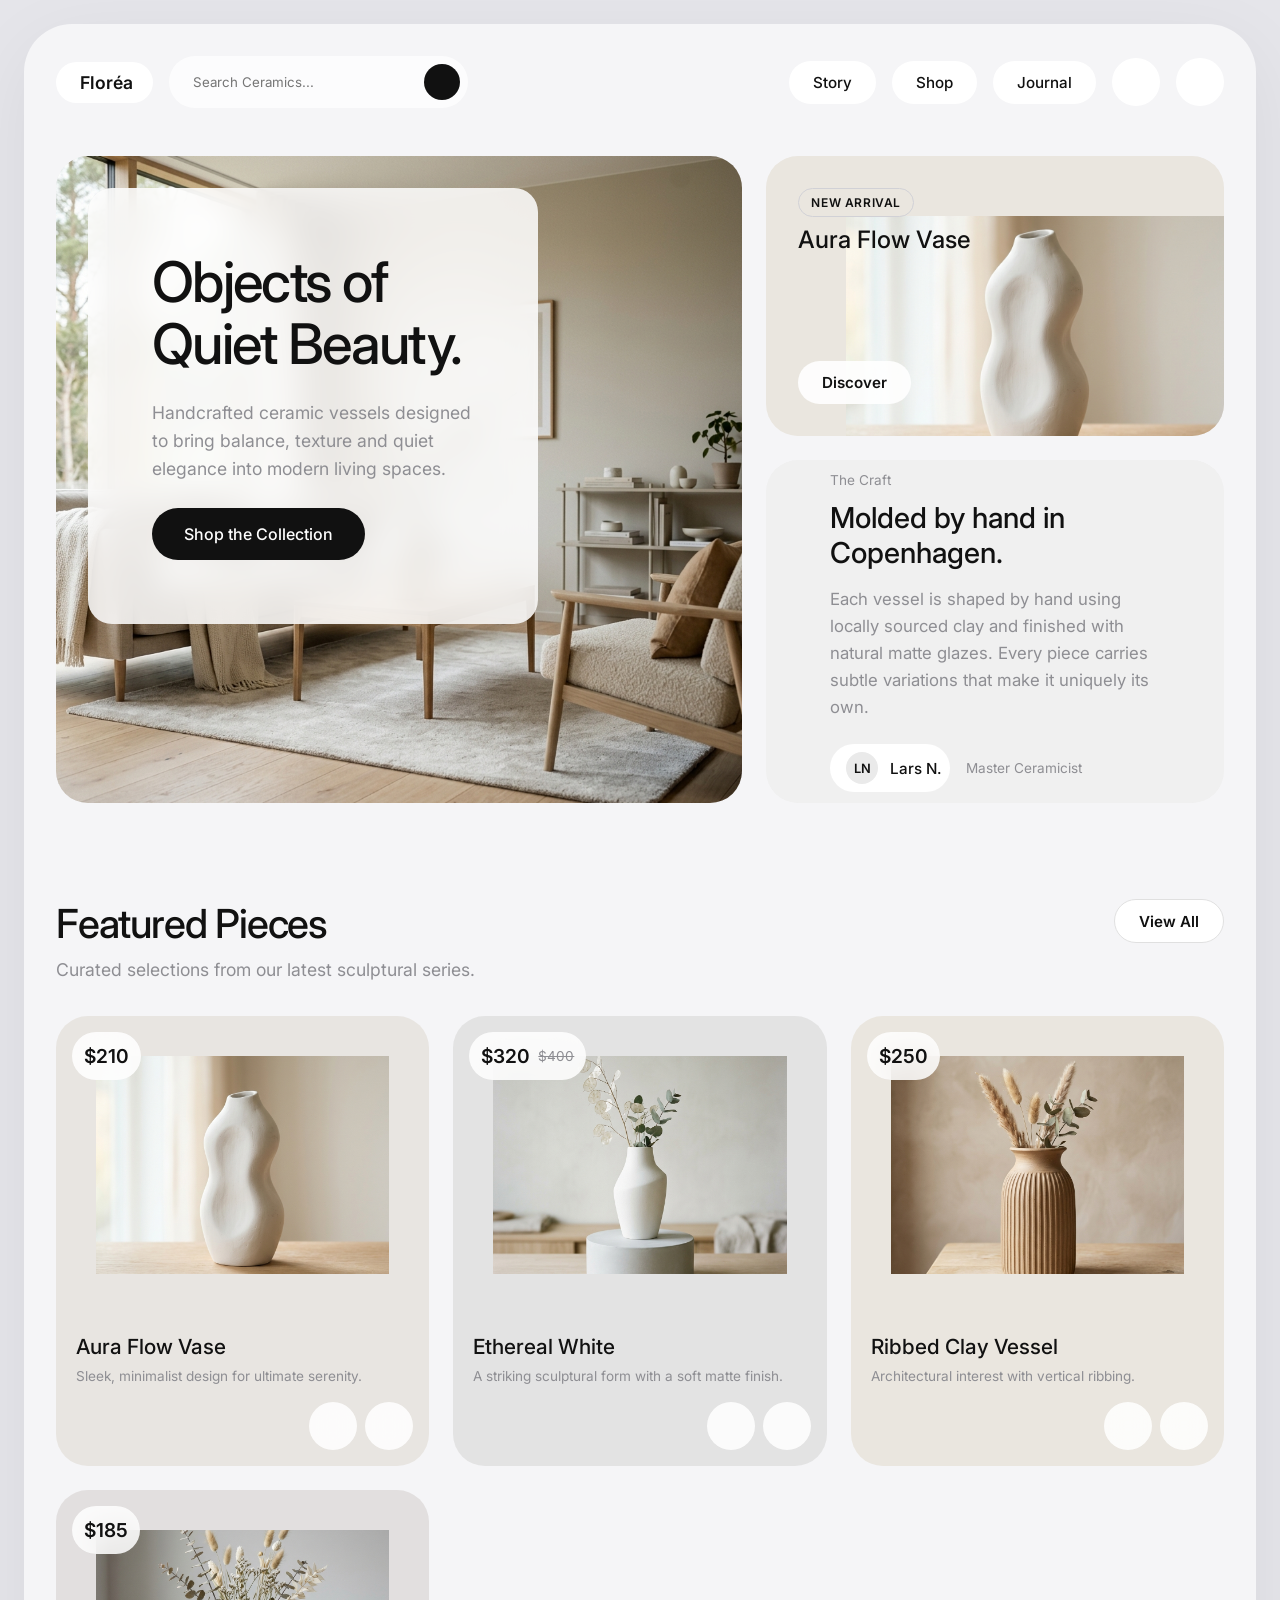
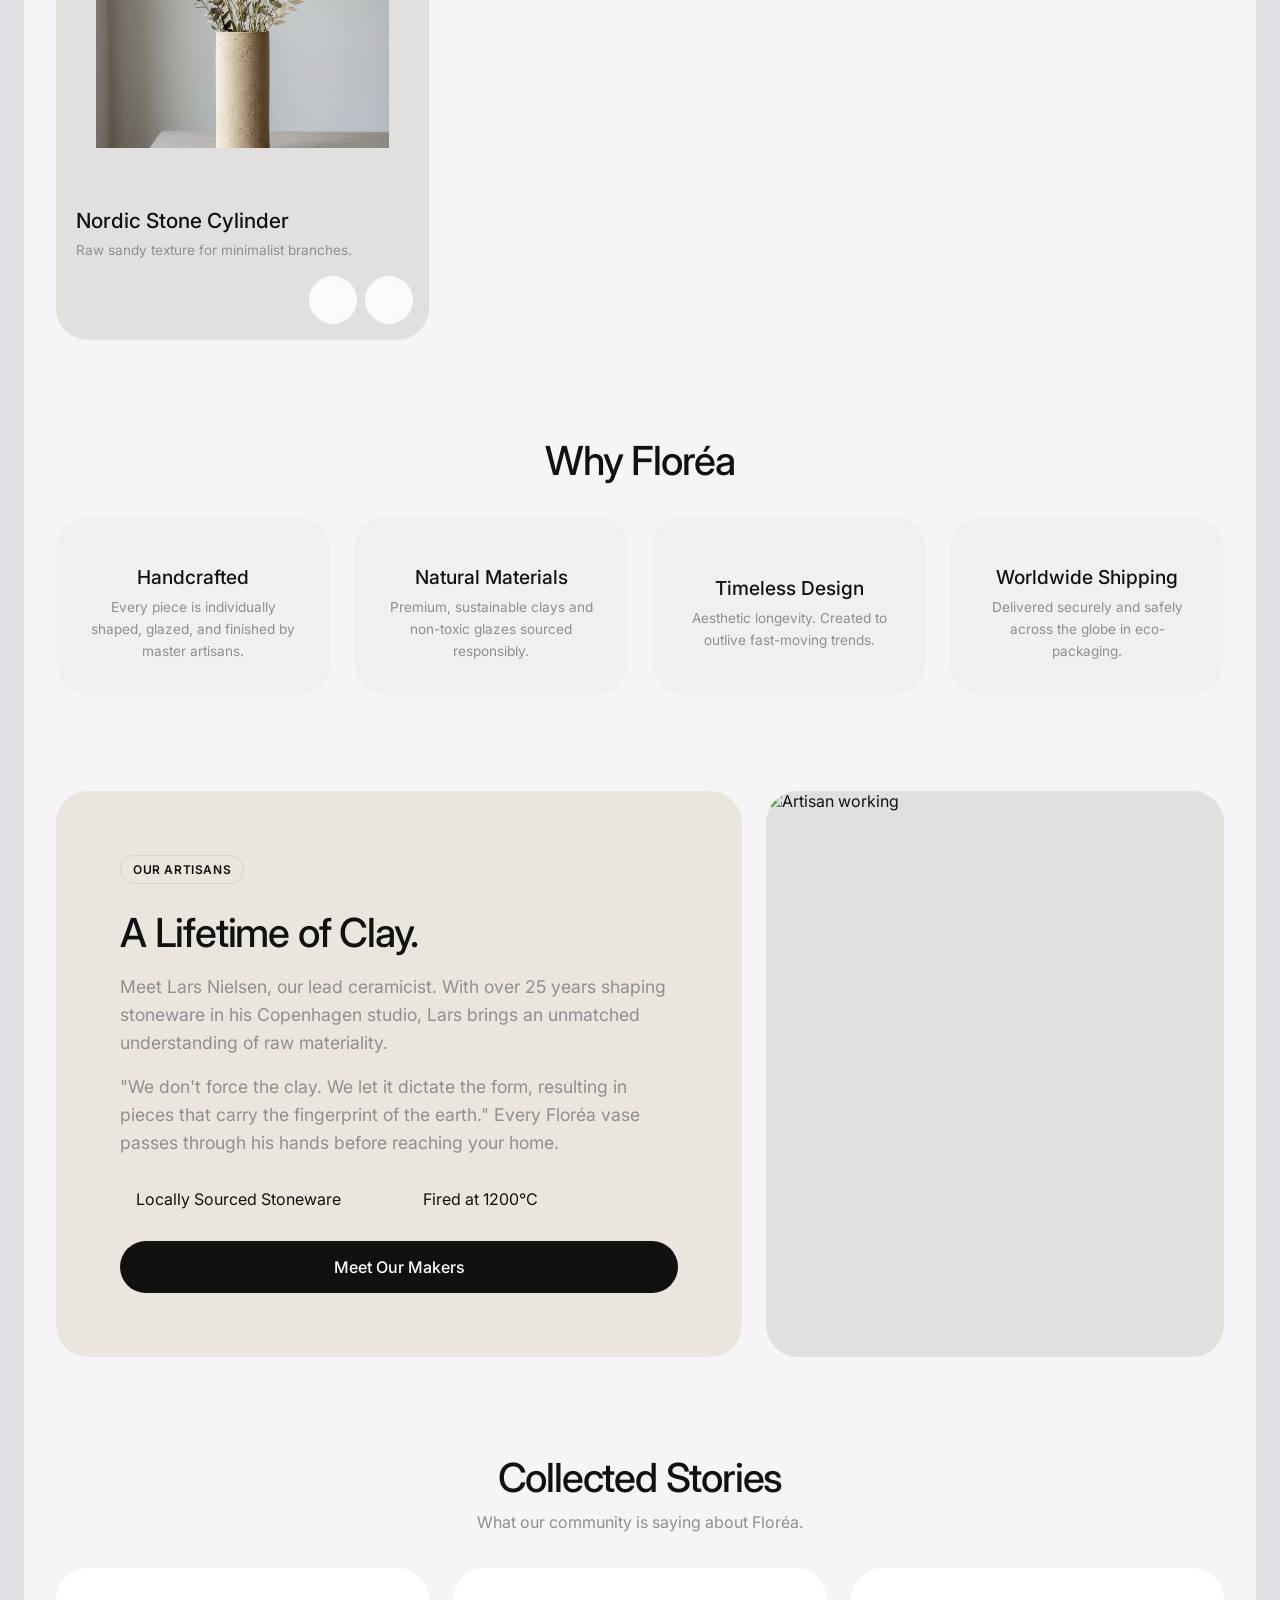
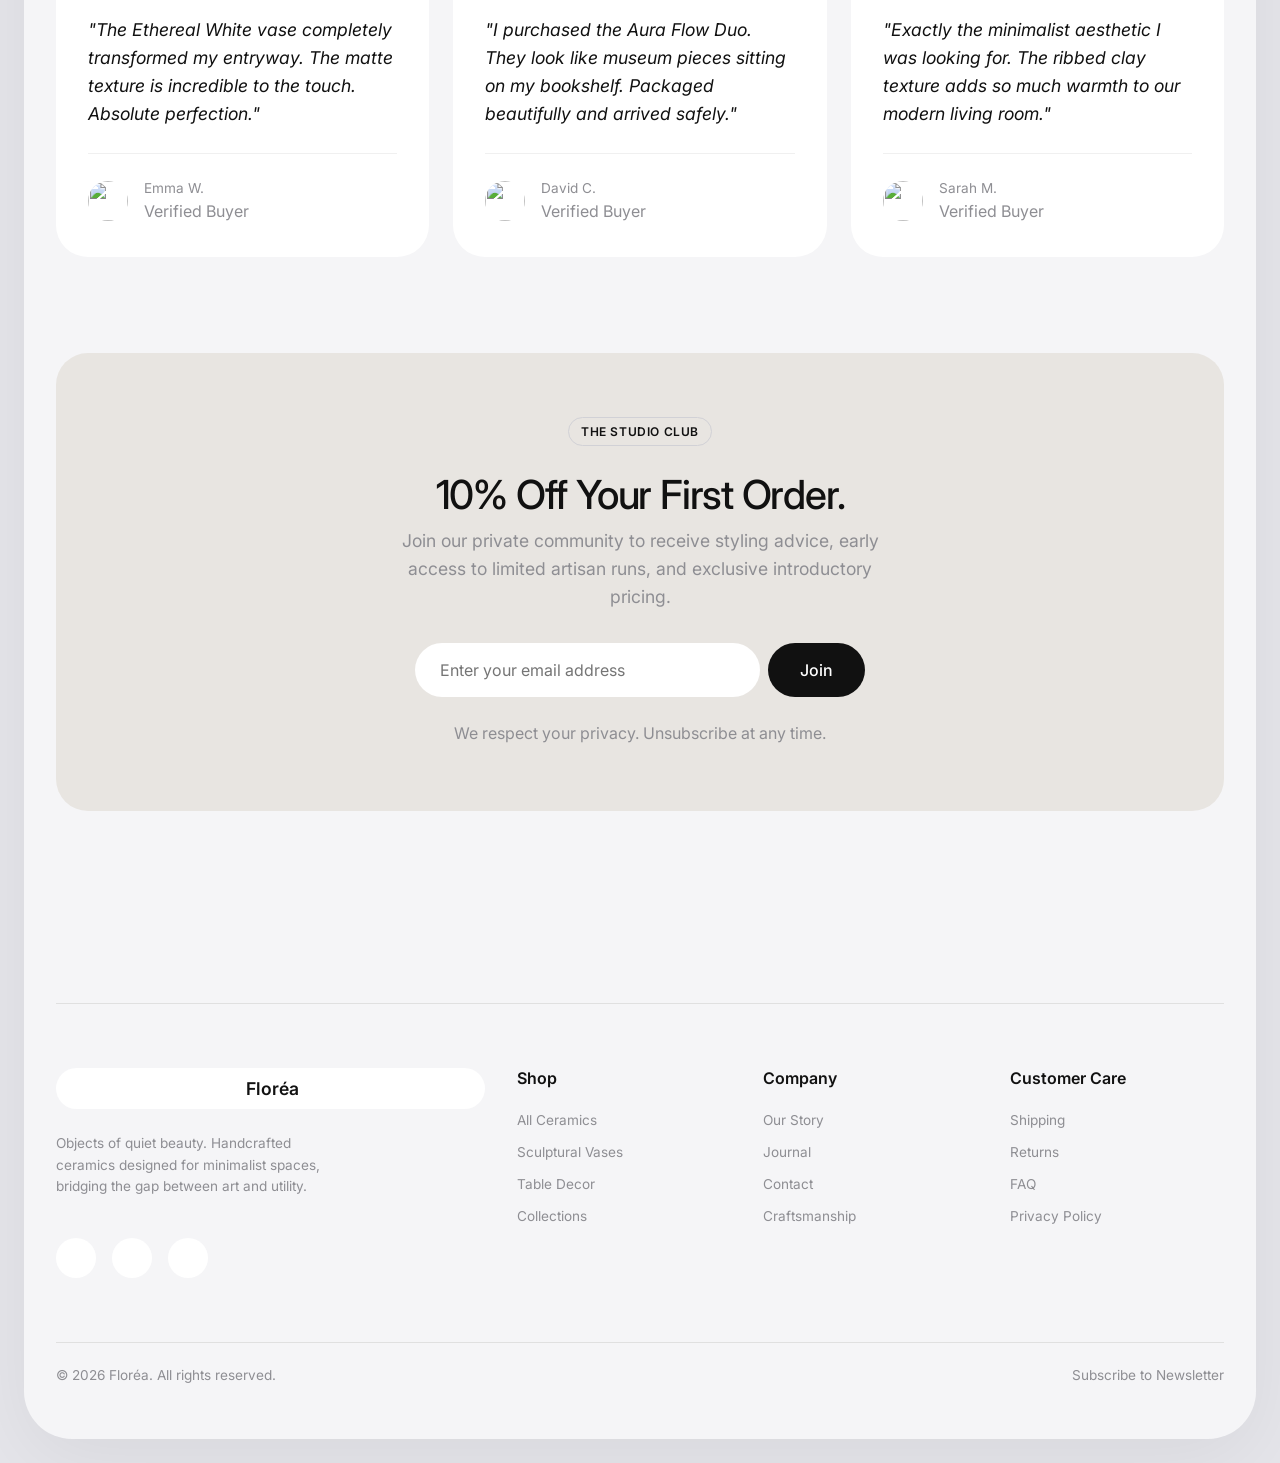
==== index.html @ 6f896f19 "Add files via upload" ====
<!DOCTYPE html>
<html lang="en">
<head>
  <meta charset="UTF-8">
  <meta name="viewport" content="width=device-width, initial-scale=1.0">
  <title>Floréa | Premium Ceramic Vases</title>
  <link rel="stylesheet" href="styles.css">
  <script src="https://unpkg.com/@phosphor-icons/web"></script>
</head>
<body>

  <div class="app-container page-transition">
    
    <div id="header-root"></div>

    <!-- Luxury Hero -->
    <main class="grid mt-sm mb-2xl" style="grid-template-columns: 1.2fr 0.8fr; gap: var(--space-md);">
        <div class="bento-card hover-zoom" style="background: #EBEBEB; min-height: 500px; position: relative;">
            <img src="assets/images/interior_styling_1781843302973.png" style="width: 100%; height: 100%; object-fit: cover; position: absolute; inset:0;">
            <div class="floating-glass-card z-10" style="position: absolute; top: var(--space-lg); left: var(--space-lg); max-width: 450px; padding: var(--space-xl); display: flex; flex-direction: column; align-items: flex-start; gap: var(--space-md);">
                <h1 class="text-main" style="font-size: 3.5rem;">Objects of<br>Quiet Beauty.</h1>
                <p class="text-muted" style="font-size: 1.1rem; line-height: 1.6;">Handcrafted ceramic vessels designed to bring balance, texture and quiet elegance into modern living spaces.</p>
                <a href="shop.html" class="btn-pill-black inline-flex">Shop the Collection</a>
            </div>
        </div>
        
        <div class="flex flex-col gap-md">
            <div class="bento-card flex-1 hover-zoom hover-elevate" style="background: #EAE6DF; position: relative; overflow: hidden; display: flex; flex-direction: column; justify-content: space-between; padding: var(--space-lg);">
                <div class="z-10">
                    <span class="badge outline bg-white">NEW ARRIVAL</span>
                    <h3 class="mt-xs" style="font-size: 1.5rem;">Aura Flow Vase</h3>
                </div>
                <img src="assets/images/vase_product_1_1781843259747.png" style="width: 100%; height: 100%; object-fit: cover; position: absolute; inset:0; padding-top: 60px; padding-left: 80px;">
                <div class="z-10 mt-auto text-right w-full flex justify-end">
                    <a href="product.html?id=prod_2" class="pill-btn bg-white hover-elevate inline-flex" style="background: rgba(255,255,255,0.9); font-weight: 600;">Discover</a>
                </div>
            </div>
            
            <div class="bento-card flex-1" style="background: #F0F0F0; padding: var(--space-xl); display: flex; flex-direction: column; justify-content: center;">
                <p class="text-sm font-semibold uppercase mb-xs text-muted">The Craft</p>
                <h3 class="mb-sm" style="font-size: 1.8rem;">Molded by hand in Copenhagen.</h3>
                <p class="text-muted mb-md" style="font-size: 1.05rem; line-height: 1.6;">Each vessel is shaped by hand using locally sourced clay and finished with natural matte glazes. Every piece carries subtle variations that make it uniquely its own.</p>
                <div class="flex items-center gap-sm">
                    <div class="user-pill bg-white hover-elevate" style="cursor: pointer;">
                        <span style="background: #EAEAEA; width: 32px; height: 32px; border-radius: 50%; display: flex; align-items: center; justify-content: center; font-weight: 600; font-size: 0.8rem;">LN</span>
                        <span>Lars N.</span>
                    </div>
                    <span class="text-sm text-muted">Master Ceramicist</span>
                </div>
            </div>
        </div>
    </main>

    <!-- 1. Featured Pieces (Hardcoded rich content) -->
    <section class="mb-2xl fade-in-section">
        <div class="flex justify-between items-end mb-lg">
            <div>
                <h2 style="font-size: 2.5rem;">Featured Pieces</h2>
                <p class="text-muted mt-xs" style="font-size: 1.1rem;">Curated selections from our latest sculptural series.</p>
            </div>
            <a href="shop.html" class="pill-btn" style="background: #FFF; border: 1px solid #E0E0E0; font-weight: 600; padding: 8px 24px; height: 44px; display: inline-flex; align-items: center; justify-content: center;">View All</a>
        </div>
        
        <div class="grid" style="grid-template-columns: repeat(auto-fill, minmax(280px, 1fr));">
            
            <!-- Aura Flow -->
            <div class="bento-card hover-zoom product-card-anim" style="min-height: 450px; background: #E8E5E1; display: flex; flex-direction: column;">
                <div class="floating-glass-card top-left" style="top: 16px; left: 16px; min-width: auto; padding: 12px; z-index: 10;">
                    <span class="price" style="font-size: 1.2rem;">$210</span>
                </div>
                <a href="product.html?id=prod_2" style="flex: 1; position: relative; display: block;">
                    <img src="assets/images/vase_product_1_1781843259747.png" style="width: 100%; height: 100%; object-fit: cover; position: absolute; inset: 0; padding: 40px;">
                </a>
                <div class="z-10" style="padding: 20px; padding-bottom: 80px; pointer-events: none;">
                    <h3 style="font-size: 1.3rem;">Aura Flow Vase</h3>
                    <p class="text-sm text-muted mt-xs" style="line-height: 1.4;">Sleek, minimalist design for ultimate serenity.</p>
                </div>
                <div class="floating-actions bottom-right z-10" style="bottom: 16px; right: 16px;">
                    <button class="icon-btn-glass btn-wishlist" data-id="prod_2"><i class="ph ph-heart"></i></button>
                    <button class="icon-btn-glass btn-add-cart" data-id="prod_2"><i class="ph-fill ph-shopping-bag"></i></button>
                </div>
            </div>

            <!-- Ethereal White -->
            <div class="bento-card hover-zoom product-card-anim" style="min-height: 450px; background: #E3E3E3; display: flex; flex-direction: column;">
                <div class="floating-glass-card top-left" style="top: 16px; left: 16px; min-width: auto; padding: 12px; z-index: 10;">
                    <div class="flex items-center gap-xs">
                        <span class="price" style="font-size: 1.2rem;">$320</span>
                        <span class="text-muted text-sm ml-xs" style="text-decoration: line-through;">$400</span>
                    </div>
                </div>
                <a href="product.html?id=prod_1" style="flex: 1; position: relative; display: block;">
                    <img src="assets/images/hero_vase_1781843237863.png" style="width: 100%; height: 100%; object-fit: cover; position: absolute; inset: 0; padding: 40px;">
                </a>
                <div class="z-10" style="padding: 20px; padding-bottom: 80px; pointer-events: none;">
                    <h3 style="font-size: 1.3rem;">Ethereal White</h3>
                    <p class="text-sm text-muted mt-xs" style="line-height: 1.4;">A striking sculptural form with a soft matte finish.</p>
                </div>
                <div class="floating-actions bottom-right z-10" style="bottom: 16px; right: 16px;">
                    <button class="icon-btn-glass btn-wishlist" data-id="prod_1"><i class="ph ph-heart"></i></button>
                    <button class="icon-btn-glass btn-add-cart" data-id="prod_1"><i class="ph-fill ph-shopping-bag"></i></button>
                </div>
            </div>

            <!-- Ribbed Clay Vessel -->
            <div class="bento-card hover-zoom product-card-anim" style="min-height: 450px; background: #EAE6DF; display: flex; flex-direction: column;">
                <div class="floating-glass-card top-left" style="top: 16px; left: 16px; min-width: auto; padding: 12px; z-index: 10;">
                    <span class="price" style="font-size: 1.2rem;">$250</span>
                </div>
                <a href="product.html?id=prod_4" style="flex: 1; position: relative; display: block;">
                    <img src="assets/images/vase_product_3_1781843290145.png" style="width: 100%; height: 100%; object-fit: cover; position: absolute; inset: 0; padding: 40px;">
                </a>
                <div class="z-10" style="padding: 20px; padding-bottom: 80px; pointer-events: none;">
                    <h3 style="font-size: 1.3rem;">Ribbed Clay Vessel</h3>
                    <p class="text-sm text-muted mt-xs" style="line-height: 1.4;">Architectural interest with vertical ribbing.</p>
                </div>
                <div class="floating-actions bottom-right z-10" style="bottom: 16px; right: 16px;">
                    <button class="icon-btn-glass btn-wishlist" data-id="prod_4"><i class="ph ph-heart"></i></button>
                    <button class="icon-btn-glass btn-add-cart" data-id="prod_4"><i class="ph-fill ph-shopping-bag"></i></button>
                </div>
            </div>

            <!-- Nordic Stone Collection -->
            <div class="bento-card hover-zoom product-card-anim" style="min-height: 450px; background: #E2DFDF; display: flex; flex-direction: column;">
                <div class="floating-glass-card top-left" style="top: 16px; left: 16px; min-width: auto; padding: 12px; z-index: 10;">
                    <span class="price" style="font-size: 1.2rem;">$185</span>
                </div>
                <a href="product.html?id=prod_3" style="flex: 1; position: relative; display: block;">
                    <img src="assets/images/vase_product_2_1781843273686.png" style="width: 100%; height: 100%; object-fit: cover; position: absolute; inset: 0; padding: 40px;">
                </a>
                <div class="z-10" style="padding: 20px; padding-bottom: 80px; pointer-events: none;">
                    <h3 style="font-size: 1.3rem;">Nordic Stone Cylinder</h3>
                    <p class="text-sm text-muted mt-xs" style="line-height: 1.4;">Raw sandy texture for minimalist branches.</p>
                </div>
                <div class="floating-actions bottom-right z-10" style="bottom: 16px; right: 16px;">
                    <button class="icon-btn-glass btn-wishlist" data-id="prod_3"><i class="ph ph-heart"></i></button>
                    <button class="icon-btn-glass btn-add-cart" data-id="prod_3"><i class="ph-fill ph-shopping-bag"></i></button>
                </div>
            </div>

        </div>
    </section>

    <!-- 5. Why Floréa -->
    <section class="mb-2xl fade-in-section">
        <h2 class="text-center mb-lg">Why Floréa</h2>
        <div class="grid" style="grid-template-columns: repeat(auto-fit, minmax(250px, 1fr));">
            <div class="bento-card p-lg text-center hover-elevate flex flex-col items-center justify-center" style="background: #F0F0F0;">
                <i class="ph ph-hand-palm text-muted mb-sm" style="font-size: 40px;"></i>
                <h3 class="mb-xs" style="font-size: 1.2rem;">Handcrafted</h3>
                <p class="text-sm text-muted">Every piece is individually shaped, glazed, and finished by master artisans.</p>
            </div>
            <div class="bento-card p-lg text-center hover-elevate flex flex-col items-center justify-center" style="background: #F0F0F0;">
                <i class="ph ph-leaf text-muted mb-sm" style="font-size: 40px;"></i>
                <h3 class="mb-xs" style="font-size: 1.2rem;">Natural Materials</h3>
                <p class="text-sm text-muted">Premium, sustainable clays and non-toxic glazes sourced responsibly.</p>
            </div>
            <div class="bento-card p-lg text-center hover-elevate flex flex-col items-center justify-center" style="background: #F0F0F0;">
                <i class="ph ph-hourglass-high text-muted mb-sm" style="font-size: 40px;"></i>
                <h3 class="mb-xs" style="font-size: 1.2rem;">Timeless Design</h3>
                <p class="text-sm text-muted">Aesthetic longevity. Created to outlive fast-moving trends.</p>
            </div>
            <div class="bento-card p-lg text-center hover-elevate flex flex-col items-center justify-center" style="background: #F0F0F0;">
                <i class="ph ph-globe-hemisphere-west text-muted mb-sm" style="font-size: 40px;"></i>
                <h3 class="mb-xs" style="font-size: 1.2rem;">Worldwide Shipping</h3>
                <p class="text-sm text-muted">Delivered securely and safely across the globe in eco-packaging.</p>
            </div>
        </div>
    </section>

    <!-- 2. Craftsman Section Expanded -->
    <section class="grid mb-2xl fade-in-section" style="grid-template-columns: 1.2fr 0.8fr; gap: var(--space-md);">
        <div class="bento-card p-xl flex flex-col justify-center" style="background: #EAE6DF;">
            <span class="badge outline bg-white mb-md" style="width: fit-content;">OUR ARTISANS</span>
            <h2 class="mb-sm">A Lifetime of Clay.</h2>
            <p class="text-muted" style="font-size: 1.1rem; line-height: 1.6;">
                Meet Lars Nielsen, our lead ceramicist. With over 25 years shaping stoneware in his Copenhagen studio, Lars brings an unmatched understanding of raw materiality. 
            </p>
            <p class="text-muted mt-sm mb-lg" style="font-size: 1.1rem; line-height: 1.6;">
                "We don't force the clay. We let it dictate the form, resulting in pieces that carry the fingerprint of the earth." Every Floréa vase passes through his hands before reaching your home.
            </p>
            <div class="grid mb-lg" style="grid-template-columns: 1fr 1fr; gap: var(--space-sm);">
                <div class="flex items-center gap-sm"><i class="ph ph-drop text-main text-xl"></i> <span>Locally Sourced Stoneware</span></div>
                <div class="flex items-center gap-sm"><i class="ph ph-fire text-main text-xl"></i> <span>Fired at 1200°C</span></div>
            </div>
            <a href="about.html" class="btn-pill-black w-fit">Meet Our Makers</a>
        </div>
        <div class="bento-card hover-zoom" style="background: #E2DFDF; min-height: 500px; position: relative;">
            <img src="https://images.unsplash.com/photo-1610701596007-11502861dcfa?q=80&w=1000&auto=format&fit=crop" style="width: 100%; height: 100%; object-fit: cover; position: absolute; inset: 0;" alt="Artisan working">
        </div>
    </section>

    <!-- 6. Collected Stories (Testimonials) -->
    <section class="mb-2xl fade-in-section">
        <div class="text-center mb-lg">
            <h2>Collected Stories</h2>
            <p class="text-muted mt-xs">What our community is saying about Floréa.</p>
        </div>
        <div class="grid" style="grid-template-columns: repeat(auto-fit, minmax(300px, 1fr));">
            
            <div class="bento-card p-lg flex flex-col justify-between hover-elevate" style="background: #FFF;">
                <div>
                    <div class="flex gap-xs text-yellow mb-sm">
                        <i class="ph-fill ph-star"></i><i class="ph-fill ph-star"></i><i class="ph-fill ph-star"></i><i class="ph-fill ph-star"></i><i class="ph-fill ph-star"></i>
                    </div>
                    <p class="text-main" style="font-size: 1.1rem; font-style: italic;">"The Ethereal White vase completely transformed my entryway. The matte texture is incredible to the touch. Absolute perfection."</p>
                </div>
                <div class="flex items-center gap-sm mt-md pt-md" style="border-top: 1px solid #F0F0F0;">
                    <img src="https://ui-avatars.com/api/?name=Emma+W&background=random" style="width: 40px; height: 40px; border-radius: 50%;">
                    <div>
                        <p class="font-semibold text-sm">Emma W.</p>
                        <p class="text-xs text-muted">Verified Buyer</p>
                    </div>
                </div>
            </div>

            <div class="bento-card p-lg flex flex-col justify-between hover-elevate" style="background: #FFF;">
                <div>
                    <div class="flex gap-xs text-yellow mb-sm">
                        <i class="ph-fill ph-star"></i><i class="ph-fill ph-star"></i><i class="ph-fill ph-star"></i><i class="ph-fill ph-star"></i><i class="ph-fill ph-star"></i>
                    </div>
                    <p class="text-main" style="font-size: 1.1rem; font-style: italic;">"I purchased the Aura Flow Duo. They look like museum pieces sitting on my bookshelf. Packaged beautifully and arrived safely."</p>
                </div>
                <div class="flex items-center gap-sm mt-md pt-md" style="border-top: 1px solid #F0F0F0;">
                    <img src="https://ui-avatars.com/api/?name=David+C&background=random" style="width: 40px; height: 40px; border-radius: 50%;">
                    <div>
                        <p class="font-semibold text-sm">David C.</p>
                        <p class="text-xs text-muted">Verified Buyer</p>
                    </div>
                </div>
            </div>

            <div class="bento-card p-lg flex flex-col justify-between hover-elevate" style="background: #FFF;">
                <div>
                    <div class="flex gap-xs text-yellow mb-sm">
                        <i class="ph-fill ph-star"></i><i class="ph-fill ph-star"></i><i class="ph-fill ph-star"></i><i class="ph-fill ph-star"></i><i class="ph-fill ph-star"></i>
                    </div>
                    <p class="text-main" style="font-size: 1.1rem; font-style: italic;">"Exactly the minimalist aesthetic I was looking for. The ribbed clay texture adds so much warmth to our modern living room."</p>
                </div>
                <div class="flex items-center gap-sm mt-md pt-md" style="border-top: 1px solid #F0F0F0;">
                    <img src="https://ui-avatars.com/api/?name=Sarah+M&background=random" style="width: 40px; height: 40px; border-radius: 50%;">
                    <div>
                        <p class="font-semibold text-sm">Sarah M.</p>
                        <p class="text-xs text-muted">Verified Buyer</p>
                    </div>
                </div>
            </div>

        </div>
    </section>

    <!-- 7. Improved Newsletter -->
    <section class="bento-card mb-2xl flex flex-col items-center justify-center fade-in-section" style="background: #E8E5E1; padding: var(--space-xl) var(--space-md); text-align: center;">
        <span class="badge outline bg-white mb-md">THE STUDIO CLUB</span>
        <h2 style="font-size: 2.5rem; margin-bottom: 8px;">10% Off Your First Order.</h2>
        <p class="text-muted mb-lg" style="max-width: 500px; font-size: 1.1rem;">
            Join our private community to receive styling advice, early access to limited artisan runs, and exclusive introductory pricing.
        </p>
        
        <form class="flex flex-col gap-sm w-full" style="max-width: 450px;" onsubmit="event.preventDefault(); window.components.showToast('Welcome to the Studio Club! Check your email.', 'success'); this.innerHTML = '<div class=\'p-md bg-white rounded-pill\' style=\'border-radius: 99px; font-weight: 500;\'>Thank you for joining!</div>';">
            <div class="flex gap-xs">
                <input type="email" placeholder="Enter your email address" class="input-pill flex-1" style="background: #FFF;" required>
                <button type="submit" class="btn-pill-black" style="padding: 0 32px;">Join</button>
            </div>
            <p class="text-xs text-muted mt-xs">We respect your privacy. Unsubscribe at any time.</p>
        </form>
    </section>

    <div id="footer-root"></div>

  </div>

  <script src="js/store.js"></script>
  <script src="js/components.js"></script>
</body>
</html>
---- styles.css ----
@import url('https://fonts.googleapis.com/css2?family=Inter:wght@400;500;600&display=swap');

:root {
  --bg-outer: #E5E5EA; /* Subtly darker to contrast the main container */
  --bg-app: #F5F5F7;
  --bg-card: #FFFFFF;
  --text-main: #111111;
  --text-muted: #8E8E93;
  --accent-red: #FF3B30;
  
  --radius-app: 48px;
  --radius-card: 32px;
  --radius-card-sm: 24px;
  --radius-pill: 9999px;
  
  --space-xs: 8px;
  --space-sm: 16px;
  --space-md: 24px;
  --space-lg: 32px;
  --space-xl: 64px;
  --space-2xl: 96px;
  
  --font-family: 'Inter', sans-serif;
  --transition: all 0.4s cubic-bezier(0.16, 1, 0.3, 1);
}

* {
  margin: 0;
  padding: 0;
  box-sizing: border-box;
}

body {
  background-color: var(--bg-outer);
  font-family: var(--font-family);
  color: var(--text-main);
  min-height: 100vh;
  /* Removed fixed display flex center. Let it scroll naturally */
  padding: var(--space-md);
}

/* Fluid App Container */
.app-container {
  background-color: var(--bg-app);
  width: 100%;
  max-width: 1440px;
  margin: 0 auto;
  border-radius: var(--radius-app);
  padding: var(--space-lg);
  box-shadow: 0 20px 80px rgba(0,0,0,0.06);
  min-height: calc(100vh - (var(--space-md) * 2));
  display: flex;
  flex-direction: column;
}

/* Page Transition Wrapper */
.page-transition {
  animation: fadeIn 0.6s cubic-bezier(0.16, 1, 0.3, 1) forwards;
}

@keyframes fadeIn {
  from { opacity: 0; transform: translateY(10px); }
  to { opacity: 1; transform: translateY(0); }
}

/* Typography */
h1 { font-size: 3.5rem; font-weight: 500; letter-spacing: -0.03em; line-height: 1.1; }
h2 { font-size: 2.5rem; font-weight: 500; letter-spacing: -0.03em; }
h3 { font-size: 1.5rem; font-weight: 500; }
h4 { font-size: 1.25rem; font-weight: 600; }
p { color: var(--text-muted); font-size: 1rem; line-height: 1.6; }

/* Utilities */
.flex { display: flex; }
.flex-col { flex-direction: column; }
.flex-1 { flex: 1; }
.items-center { align-items: center; }
.justify-between { justify-content: space-between; }
.justify-center { justify-content: center; }
.gap-xs { gap: var(--space-xs); }
.gap-sm { gap: var(--space-sm); }
.gap-md { gap: var(--space-md); }
.gap-lg { gap: var(--space-lg); }

.mt-xs { margin-top: var(--space-xs); }
.mt-sm { margin-top: var(--space-sm); }
.mt-md { margin-top: var(--space-md); }
.mt-lg { margin-top: var(--space-lg); }
.mt-xl { margin-top: var(--space-xl); }
.mt-2xl { margin-top: var(--space-2xl); }
.mb-xs { margin-bottom: var(--space-xs); }
.mb-sm { margin-bottom: var(--space-sm); }
.mb-md { margin-bottom: var(--space-md); }
.mb-lg { margin-bottom: var(--space-lg); }

.pt-sm { padding-top: var(--space-sm); }
.pt-md { padding-top: var(--space-md); }
.pt-lg { padding-top: var(--space-lg); }
.pt-xl { padding-top: var(--space-xl); }

.w-full { width: 100%; }
.text-red { color: var(--accent-red); }
.text-yellow { color: #FFB020; }
.text-white { color: #FFF; }
.text-main { color: var(--text-main); }
.text-muted { color: var(--text-muted); }
.text-sm { font-size: 0.85rem; }
.text-center { text-align: center; }

.relative { position: relative; }
.absolute-top { position: absolute; top: var(--space-lg); left: var(--space-lg); z-index: 10; }
.z-10 { z-index: 10; }
.hidden { display: none !important; }

/* Buttons & Pills */
button, a {
  all: unset;
  box-sizing: border-box;
  cursor: pointer;
  transition: var(--transition);
}

.pill-btn, .logo-pill, .search-pill, .user-pill, .icon-pill, .floating-tag {
  background: var(--bg-card);
  border-radius: var(--radius-pill);
  display: inline-flex;
  align-items: center;
  justify-content: center;
  font-size: 0.95rem;
  font-weight: 500;
}

.pill-btn {
  padding: 12px 24px;
  gap: 8px;
}
.pill-btn:hover {
  background: #EAEAEA;
}
.pill-btn.active {
  background: var(--text-main);
  color: #FFF;
}

.icon-pill {
  width: 48px;
  height: 48px;
}
.icon-pill:hover { background: #EAEAEA; }

.icon-btn-transparent-small {
  display: inline-flex;
  align-items: center;
  justify-content: center;
  border: none;
  background: transparent;
  cursor: pointer;
  transition: var(--transition);
}
.icon-btn-transparent-small:hover {
  background: rgba(0,0,0,0.05) !important;
}

.logo-pill {
  padding: 10px 20px 10px 14px;
  gap: 10px;
  font-weight: 600;
  font-size: 1.1rem;
}

.search-pill {
  padding: 8px 8px 8px 24px;
  gap: 16px;
  background: rgba(255,255,255,0.7);
}

.user-pill {
  padding: 8px 8px 8px 16px;
  gap: 12px;
}
.user-pill img {
  width: 32px;
  height: 32px;
  border-radius: 50%;
}

.icon-btn-black, .btn-pill-black {
  background: var(--text-main);
  color: #FFF;
  border-radius: var(--radius-pill);
}
.icon-btn-black {
  width: 36px;
  height: 36px;
  display: inline-flex;
  align-items: center;
  justify-content: center;
}
.btn-pill-black {
  padding: 16px 32px;
  text-align: center;
  font-weight: 500;
  font-size: 1rem;
}
.btn-pill-black:hover {
  background: #333;
  transform: translateY(-2px);
  box-shadow: 0 10px 20px rgba(0,0,0,0.1);
}

/* Nav */
.top-nav {
  display: flex;
  justify-content: space-between;
  align-items: center;
  margin-bottom: var(--space-lg);
  position: sticky;
  top: var(--space-lg);
  z-index: 100;
}
.nav-left, .nav-right {
  display: flex;
  gap: var(--space-sm);
  align-items: center;
}

/* Badges */
.badge-count {
  position: absolute;
  top: -4px;
  right: -4px;
  background: var(--accent-red);
  color: #FFF;
  font-size: 0.7rem;
  font-weight: 600;
  width: 20px;
  height: 20px;
  border-radius: 50%;
  display: flex;
  align-items: center;
  justify-content: center;
  border: 2px solid var(--bg-app);
}

.badge {
  font-size: 0.75rem;
  font-weight: 600;
  letter-spacing: 0.05em;
  padding: 6px 12px;
  border-radius: var(--radius-pill);
  background: #E5E5EA;
  display: inline-block;
  text-transform: uppercase;
}
.badge.outline {
  background: transparent;
  border: 1px solid #D1D1D6;
}

/* Category Nav */
.category-list {
  display: flex;
  gap: var(--space-sm);
  overflow-x: auto;
  padding-bottom: 8px;
  scrollbar-width: none;
}
.category-list::-webkit-scrollbar { display: none; }

/* Fluid Bento Grid */
.grid {
  display: grid;
  gap: var(--space-md);
}

.bento-card {
  background: var(--bg-card);
  border-radius: var(--radius-card);
  position: relative;
  overflow: hidden;
  display: flex;
  flex-direction: column;
}

/* Product Card Specifics */
.product-card-anim:hover img {
  transform: scale(1.05);
}
.product-card-anim:hover {
  box-shadow: 0 20px 40px rgba(0,0,0,0.08);
}

.floating-glass-card {
  position: absolute;
  background: rgba(255, 255, 255, 0.85);
  backdrop-filter: blur(16px);
  -webkit-backdrop-filter: blur(16px);
  border-radius: var(--radius-card-sm);
  padding: 24px;
}
.price-row {
  display: flex;
  justify-content: space-between;
  align-items: center;
  margin-bottom: 8px;
}
.price { font-size: 1.5rem; font-weight: 600; }
.subtitle { color: var(--text-muted); font-size: 0.95rem; }

.floating-actions { position: absolute; display: flex; gap: 8px; }
.icon-btn-glass {
  width: 48px;
  height: 48px;
  background: rgba(255, 255, 255, 0.85);
  backdrop-filter: blur(16px);
  border-radius: 50%;
  display: inline-flex;
  align-items: center;
  justify-content: center;
  font-size: 1.25rem;
}
.icon-btn-glass:hover {
  background: #FFF;
  transform: scale(1.05);
}

/* Forms */
.input-pill {
  width: 100%;
  padding: 16px 24px;
  border-radius: var(--radius-pill);
  border: 1px solid transparent;
  background: #F0F0F0;
  font-family: inherit;
  font-size: 1rem;
  outline: none;
  transition: var(--transition);
}
.input-pill:focus { 
  background: #FFF;
  border-color: var(--text-main); 
}

/* Responsive Overrides */
@media (min-width: 1024px) {
  .hidden-desktop { display: none !important; }
}
@media (max-width: 1023px) {
  .hidden-mobile { display: none !important; }
  .app-container {
    padding: var(--space-md);
    border-radius: var(--radius-card);
  }
  h1 { font-size: 2.5rem; }
  h2 { font-size: 2rem; }
}
@media (max-width: 768px) {
  body { padding: 0; }
  .app-container {
    border-radius: 0;
    min-height: 100vh;
  }
  .grid[style*="grid-template-columns: 1fr 1fr"],
  .grid[style*="grid-template-columns: 2fr 1fr"] {
    grid-template-columns: 1fr !important;
  }
}

/* Animations & Interactivity */
.fade-in-section {
  opacity: 0;
  transform: translateY(20px);
  visibility: hidden;
  transition: opacity 0.8s ease-out, transform 0.8s ease-out;
  will-change: opacity, visibility;
}
.fade-in-section.is-visible {
  opacity: 1;
  transform: none;
  visibility: visible;
}

/* Enhanced Spacing */
.mb-2xl { margin-bottom: 96px; }
.p-md { padding: var(--space-md); }
.p-lg { padding: var(--space-lg); }
.p-xl { padding: var(--space-xl); }

.hover-elevate { transition: var(--transition); }
.hover-elevate:hover {
  transform: translateY(-4px);
  box-shadow: 0 20px 40px rgba(0,0,0,0.08);
}

.hover-zoom img { transition: transform 0.6s cubic-bezier(0.16, 1, 0.3, 1); }
.hover-zoom:hover img { transform: scale(1.05); }

/* Grid Stacking for Mobile */
@media (max-width: 768px) {
  body { padding: 0; }
  .app-container {
    border-radius: 0;
    min-height: 100vh;
  }
  .grid {
    grid-template-columns: 1fr !important;
  }
  .bento-card {
    min-height: auto !important;
    padding: var(--space-md) !important;
  }
  .bento-card img {
    position: relative !important;
    height: 300px !important;
    object-fit: cover !important;
  }
  .floating-glass-card {
    position: relative !important;
    top: auto !important; left: auto !important; right: auto !important; bottom: auto !important;
    margin-bottom: var(--space-sm);
  }
  .absolute-top {
    position: relative !important;
    top: auto !important; left: auto !important;
    margin-bottom: var(--space-sm);
  }
  .floating-actions {
    position: relative !important;
    top: auto !important; left: auto !important; right: auto !important; bottom: auto !important;
    margin-top: var(--space-sm);
  }
}
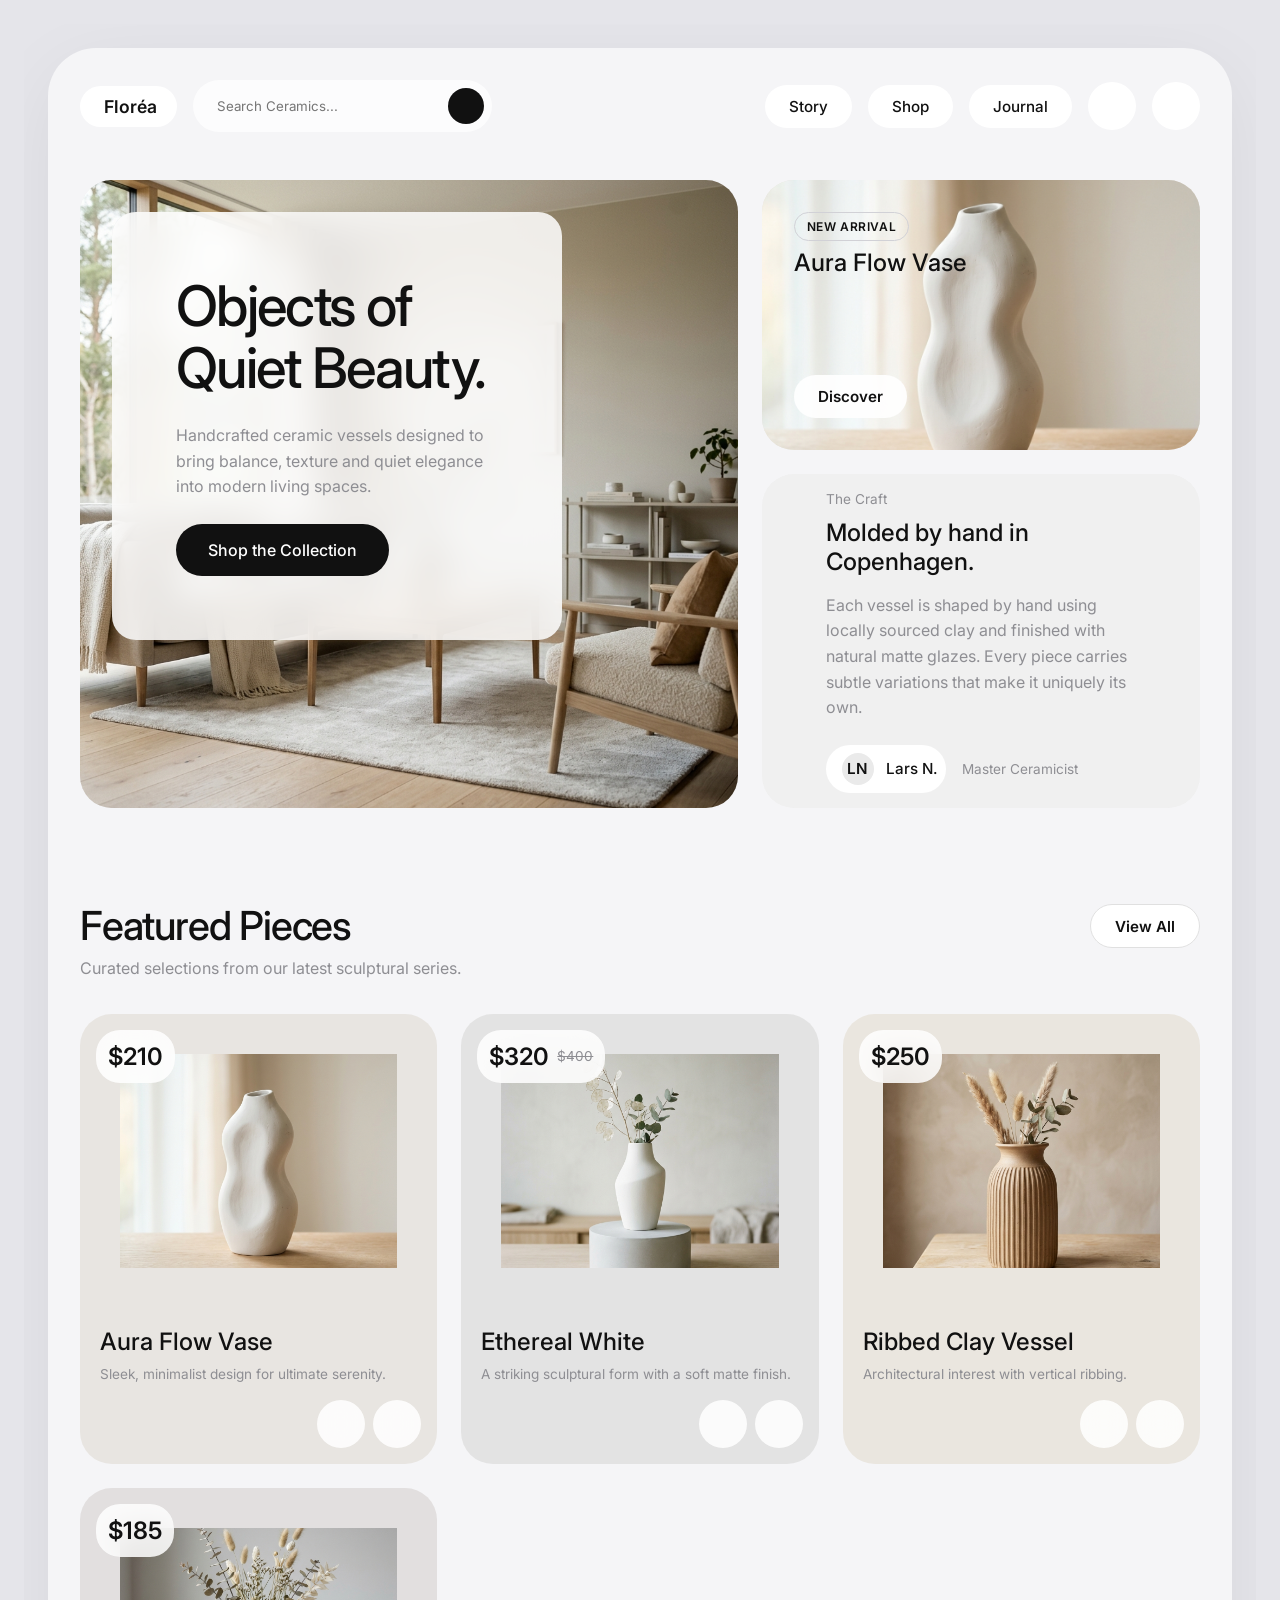
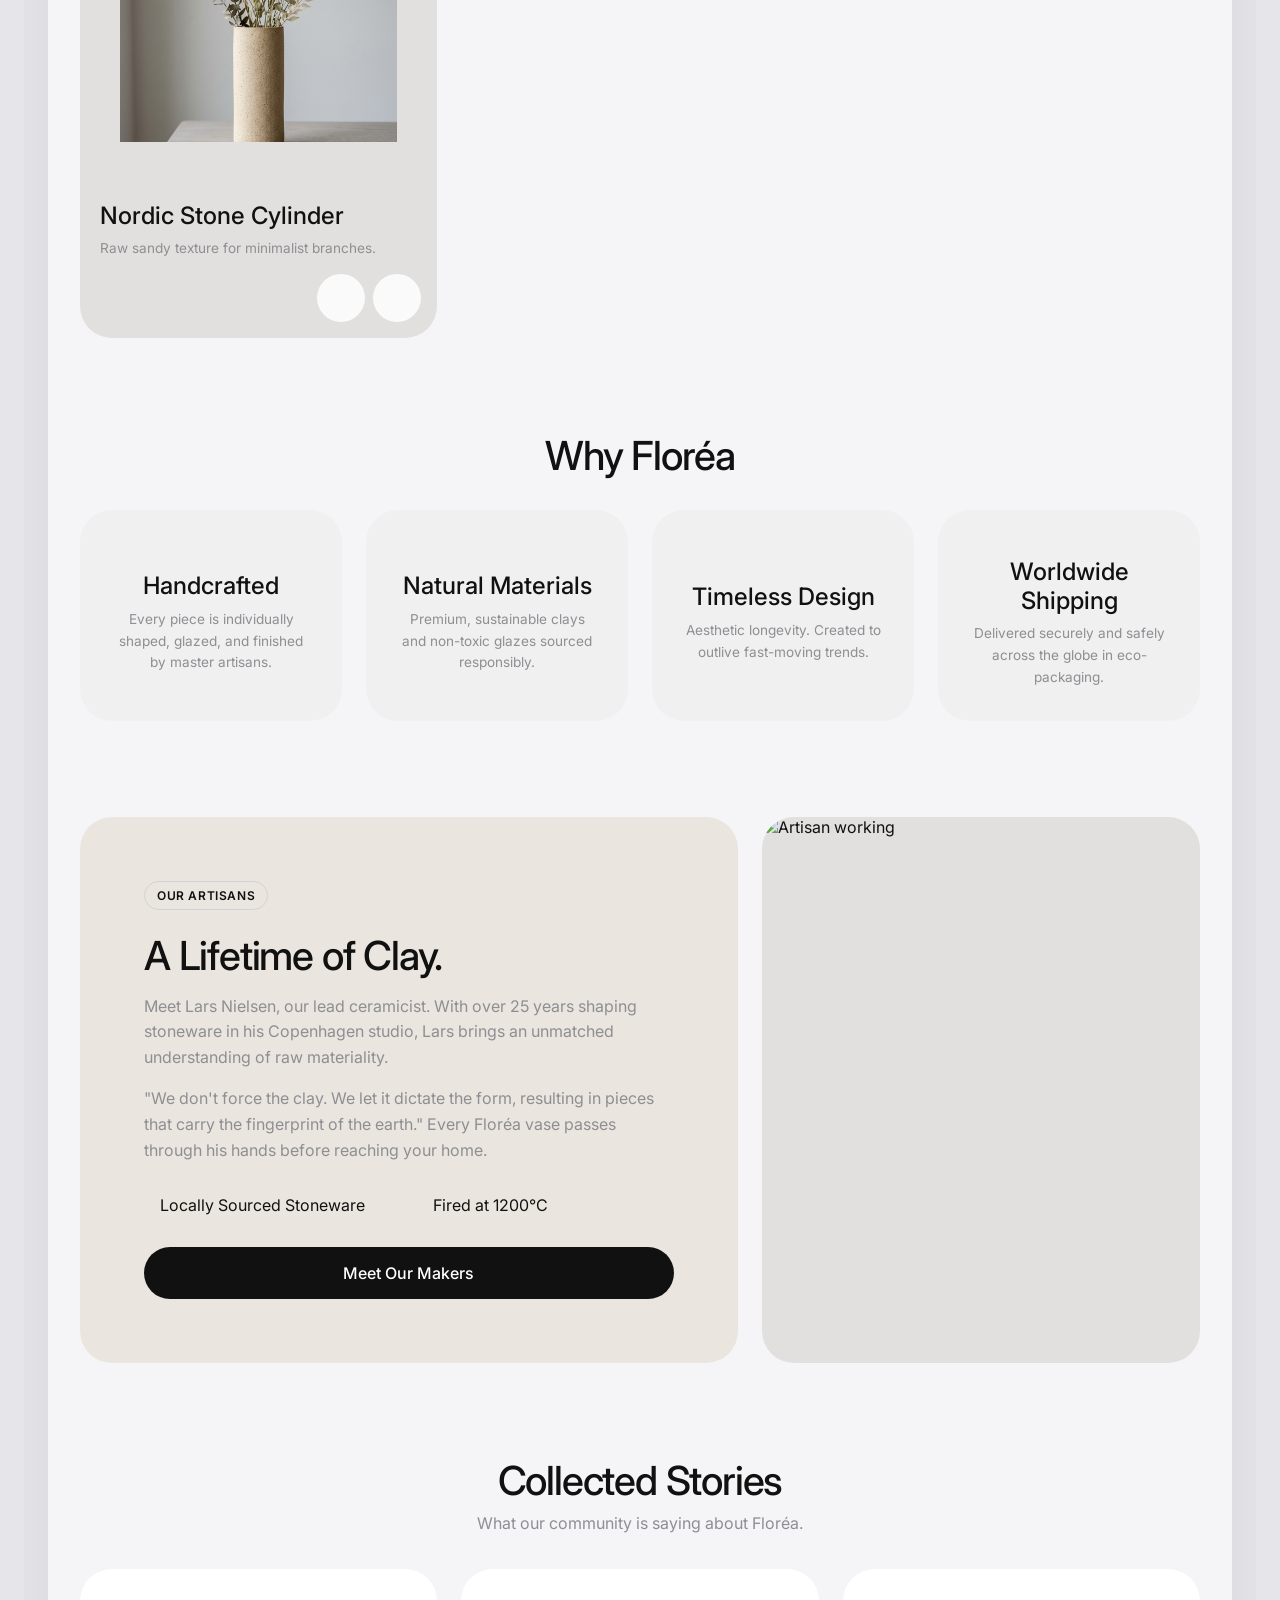
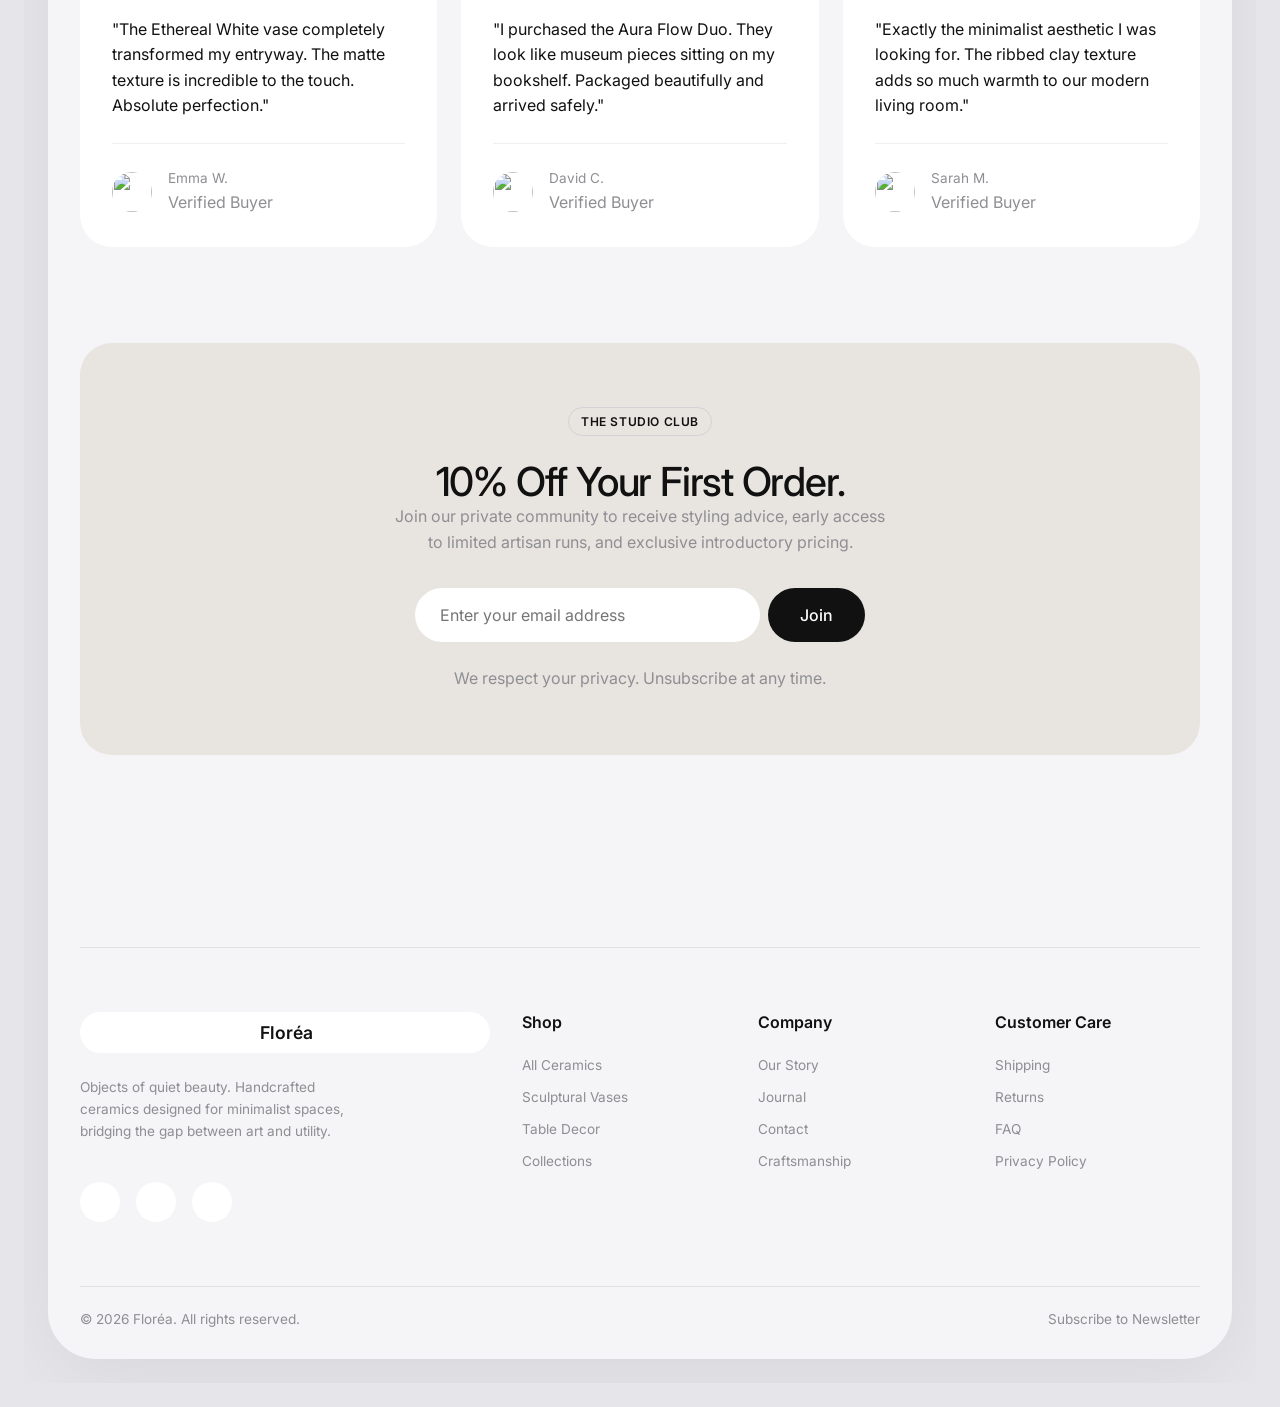
==== commit f4162975: "Add files via upload" ====
--- a/index.html
+++ b/index.html
@@ -17,32 +17,32 @@
     <main class="grid mt-sm mb-2xl" style="grid-template-columns: 1.2fr 0.8fr; gap: var(--space-md);">
         <div class="bento-card hover-zoom" style="background: #EBEBEB; min-height: 500px; position: relative;">
             <img src="assets/images/interior_styling_1781843302973.png" style="width: 100%; height: 100%; object-fit: cover; position: absolute; inset:0;">
-            <div class="floating-glass-card z-10" style="position: absolute; top: var(--space-lg); left: var(--space-lg); max-width: 450px; padding: var(--space-xl); display: flex; flex-direction: column; align-items: flex-start; gap: var(--space-md);">
-                <h1 class="text-main" style="font-size: 3.5rem;">Objects of<br>Quiet Beauty.</h1>
-                <p class="text-muted" style="font-size: 1.1rem; line-height: 1.6;">Handcrafted ceramic vessels designed to bring balance, texture and quiet elegance into modern living spaces.</p>
+            <div class="floating-glass-card z-10 hero-glass-card" style="display: flex; flex-direction: column; align-items: flex-start; gap: var(--space-md);">
+                <h1 class="text-main">Objects of<br>Quiet Beauty.</h1>
+                <p class="text-muted">Handcrafted ceramic vessels designed to bring balance, texture and quiet elegance into modern living spaces.</p>
                 <a href="shop.html" class="btn-pill-black inline-flex">Shop the Collection</a>
             </div>
         </div>
         
         <div class="flex flex-col gap-md">
-            <div class="bento-card flex-1 hover-zoom hover-elevate" style="background: #EAE6DF; position: relative; overflow: hidden; display: flex; flex-direction: column; justify-content: space-between; padding: var(--space-lg);">
+            <div class="bento-card flex-1 hover-zoom hover-elevate aura-card" style="background: #EAE6DF; position: relative; overflow: hidden; display: flex; flex-direction: column; justify-content: space-between; padding: var(--space-lg);">
                 <div class="z-10">
                     <span class="badge outline bg-white">NEW ARRIVAL</span>
-                    <h3 class="mt-xs" style="font-size: 1.5rem;">Aura Flow Vase</h3>
-                </div>
-                <img src="assets/images/vase_product_1_1781843259747.png" style="width: 100%; height: 100%; object-fit: cover; position: absolute; inset:0; padding-top: 60px; padding-left: 80px;">
+                    <h3 class="mt-xs">Aura Flow Vase</h3>
+                </div>
+                <img src="assets/images/vase_product_1_1781843259747.png" style="width: 100%; height: 100%; object-fit: cover; position: absolute; inset:0; ">
                 <div class="z-10 mt-auto text-right w-full flex justify-end">
                     <a href="product.html?id=prod_2" class="pill-btn bg-white hover-elevate inline-flex" style="background: rgba(255,255,255,0.9); font-weight: 600;">Discover</a>
                 </div>
             </div>
             
-            <div class="bento-card flex-1" style="background: #F0F0F0; padding: var(--space-xl); display: flex; flex-direction: column; justify-content: center;">
+            <div class="bento-card flex-1 p-xl" style="background: #F0F0F0; display: flex; flex-direction: column; justify-content: center;">
                 <p class="text-sm font-semibold uppercase mb-xs text-muted">The Craft</p>
-                <h3 class="mb-sm" style="font-size: 1.8rem;">Molded by hand in Copenhagen.</h3>
-                <p class="text-muted mb-md" style="font-size: 1.05rem; line-height: 1.6;">Each vessel is shaped by hand using locally sourced clay and finished with natural matte glazes. Every piece carries subtle variations that make it uniquely its own.</p>
+                <h3 class="mb-sm">Molded by hand in Copenhagen.</h3>
+                <p class="text-muted mb-md">Each vessel is shaped by hand using locally sourced clay and finished with natural matte glazes. Every piece carries subtle variations that make it uniquely its own.</p>
                 <div class="flex items-center gap-sm">
                     <div class="user-pill bg-white hover-elevate" style="cursor: pointer;">
-                        <span style="background: #EAEAEA; width: 32px; height: 32px; border-radius: 50%; display: flex; align-items: center; justify-content: center; font-weight: 600; font-size: 0.8rem;">LN</span>
+                        <span style="background: #EAEAEA; width: 32px; height: 32px; border-radius: 50%; display: flex; align-items: center; justify-content: center; font-weight: 600; ">LN</span>
                         <span>Lars N.</span>
                     </div>
                     <span class="text-sm text-muted">Master Ceramicist</span>
@@ -53,10 +53,10 @@
 
     <!-- 1. Featured Pieces (Hardcoded rich content) -->
     <section class="mb-2xl fade-in-section">
-        <div class="flex justify-between items-end mb-lg">
+        <div class="flex justify-between items-end mb-lg flex-wrap-mobile gap-md">
             <div>
-                <h2 style="font-size: 2.5rem;">Featured Pieces</h2>
-                <p class="text-muted mt-xs" style="font-size: 1.1rem;">Curated selections from our latest sculptural series.</p>
+                <h2>Featured Pieces</h2>
+                <p class="text-muted mt-xs">Curated selections from our latest sculptural series.</p>
             </div>
             <a href="shop.html" class="pill-btn" style="background: #FFF; border: 1px solid #E0E0E0; font-weight: 600; padding: 8px 24px; height: 44px; display: inline-flex; align-items: center; justify-content: center;">View All</a>
         </div>
@@ -66,13 +66,13 @@
             <!-- Aura Flow -->
             <div class="bento-card hover-zoom product-card-anim" style="min-height: 450px; background: #E8E5E1; display: flex; flex-direction: column;">
                 <div class="floating-glass-card top-left" style="top: 16px; left: 16px; min-width: auto; padding: 12px; z-index: 10;">
-                    <span class="price" style="font-size: 1.2rem;">$210</span>
+                    <span class="price">$210</span>
                 </div>
                 <a href="product.html?id=prod_2" style="flex: 1; position: relative; display: block;">
                     <img src="assets/images/vase_product_1_1781843259747.png" style="width: 100%; height: 100%; object-fit: cover; position: absolute; inset: 0; padding: 40px;">
                 </a>
                 <div class="z-10" style="padding: 20px; padding-bottom: 80px; pointer-events: none;">
-                    <h3 style="font-size: 1.3rem;">Aura Flow Vase</h3>
+                    <h3>Aura Flow Vase</h3>
                     <p class="text-sm text-muted mt-xs" style="line-height: 1.4;">Sleek, minimalist design for ultimate serenity.</p>
                 </div>
                 <div class="floating-actions bottom-right z-10" style="bottom: 16px; right: 16px;">
@@ -85,7 +85,7 @@
             <div class="bento-card hover-zoom product-card-anim" style="min-height: 450px; background: #E3E3E3; display: flex; flex-direction: column;">
                 <div class="floating-glass-card top-left" style="top: 16px; left: 16px; min-width: auto; padding: 12px; z-index: 10;">
                     <div class="flex items-center gap-xs">
-                        <span class="price" style="font-size: 1.2rem;">$320</span>
+                        <span class="price">$320</span>
                         <span class="text-muted text-sm ml-xs" style="text-decoration: line-through;">$400</span>
                     </div>
                 </div>
@@ -93,7 +93,7 @@
                     <img src="assets/images/hero_vase_1781843237863.png" style="width: 100%; height: 100%; object-fit: cover; position: absolute; inset: 0; padding: 40px;">
                 </a>
                 <div class="z-10" style="padding: 20px; padding-bottom: 80px; pointer-events: none;">
-                    <h3 style="font-size: 1.3rem;">Ethereal White</h3>
+                    <h3>Ethereal White</h3>
                     <p class="text-sm text-muted mt-xs" style="line-height: 1.4;">A striking sculptural form with a soft matte finish.</p>
                 </div>
                 <div class="floating-actions bottom-right z-10" style="bottom: 16px; right: 16px;">
@@ -105,13 +105,13 @@
             <!-- Ribbed Clay Vessel -->
             <div class="bento-card hover-zoom product-card-anim" style="min-height: 450px; background: #EAE6DF; display: flex; flex-direction: column;">
                 <div class="floating-glass-card top-left" style="top: 16px; left: 16px; min-width: auto; padding: 12px; z-index: 10;">
-                    <span class="price" style="font-size: 1.2rem;">$250</span>
+                    <span class="price">$250</span>
                 </div>
                 <a href="product.html?id=prod_4" style="flex: 1; position: relative; display: block;">
                     <img src="assets/images/vase_product_3_1781843290145.png" style="width: 100%; height: 100%; object-fit: cover; position: absolute; inset: 0; padding: 40px;">
                 </a>
                 <div class="z-10" style="padding: 20px; padding-bottom: 80px; pointer-events: none;">
-                    <h3 style="font-size: 1.3rem;">Ribbed Clay Vessel</h3>
+                    <h3>Ribbed Clay Vessel</h3>
                     <p class="text-sm text-muted mt-xs" style="line-height: 1.4;">Architectural interest with vertical ribbing.</p>
                 </div>
                 <div class="floating-actions bottom-right z-10" style="bottom: 16px; right: 16px;">
@@ -123,13 +123,13 @@
             <!-- Nordic Stone Collection -->
             <div class="bento-card hover-zoom product-card-anim" style="min-height: 450px; background: #E2DFDF; display: flex; flex-direction: column;">
                 <div class="floating-glass-card top-left" style="top: 16px; left: 16px; min-width: auto; padding: 12px; z-index: 10;">
-                    <span class="price" style="font-size: 1.2rem;">$185</span>
+                    <span class="price">$185</span>
                 </div>
                 <a href="product.html?id=prod_3" style="flex: 1; position: relative; display: block;">
                     <img src="assets/images/vase_product_2_1781843273686.png" style="width: 100%; height: 100%; object-fit: cover; position: absolute; inset: 0; padding: 40px;">
                 </a>
                 <div class="z-10" style="padding: 20px; padding-bottom: 80px; pointer-events: none;">
-                    <h3 style="font-size: 1.3rem;">Nordic Stone Cylinder</h3>
+                    <h3>Nordic Stone Cylinder</h3>
                     <p class="text-sm text-muted mt-xs" style="line-height: 1.4;">Raw sandy texture for minimalist branches.</p>
                 </div>
                 <div class="floating-actions bottom-right z-10" style="bottom: 16px; right: 16px;">
@@ -146,23 +146,23 @@
         <h2 class="text-center mb-lg">Why Floréa</h2>
         <div class="grid" style="grid-template-columns: repeat(auto-fit, minmax(250px, 1fr));">
             <div class="bento-card p-lg text-center hover-elevate flex flex-col items-center justify-center" style="background: #F0F0F0;">
-                <i class="ph ph-hand-palm text-muted mb-sm" style="font-size: 40px;"></i>
-                <h3 class="mb-xs" style="font-size: 1.2rem;">Handcrafted</h3>
+                <i class="ph ph-hand-palm text-muted mb-sm"></i>
+                <h3 class="mb-xs">Handcrafted</h3>
                 <p class="text-sm text-muted">Every piece is individually shaped, glazed, and finished by master artisans.</p>
             </div>
             <div class="bento-card p-lg text-center hover-elevate flex flex-col items-center justify-center" style="background: #F0F0F0;">
-                <i class="ph ph-leaf text-muted mb-sm" style="font-size: 40px;"></i>
-                <h3 class="mb-xs" style="font-size: 1.2rem;">Natural Materials</h3>
+                <i class="ph ph-leaf text-muted mb-sm"></i>
+                <h3 class="mb-xs">Natural Materials</h3>
                 <p class="text-sm text-muted">Premium, sustainable clays and non-toxic glazes sourced responsibly.</p>
             </div>
             <div class="bento-card p-lg text-center hover-elevate flex flex-col items-center justify-center" style="background: #F0F0F0;">
-                <i class="ph ph-hourglass-high text-muted mb-sm" style="font-size: 40px;"></i>
-                <h3 class="mb-xs" style="font-size: 1.2rem;">Timeless Design</h3>
+                <i class="ph ph-hourglass-high text-muted mb-sm"></i>
+                <h3 class="mb-xs">Timeless Design</h3>
                 <p class="text-sm text-muted">Aesthetic longevity. Created to outlive fast-moving trends.</p>
             </div>
             <div class="bento-card p-lg text-center hover-elevate flex flex-col items-center justify-center" style="background: #F0F0F0;">
-                <i class="ph ph-globe-hemisphere-west text-muted mb-sm" style="font-size: 40px;"></i>
-                <h3 class="mb-xs" style="font-size: 1.2rem;">Worldwide Shipping</h3>
+                <i class="ph ph-globe-hemisphere-west text-muted mb-sm"></i>
+                <h3 class="mb-xs">Worldwide Shipping</h3>
                 <p class="text-sm text-muted">Delivered securely and safely across the globe in eco-packaging.</p>
             </div>
         </div>
@@ -173,10 +173,10 @@
         <div class="bento-card p-xl flex flex-col justify-center" style="background: #EAE6DF;">
             <span class="badge outline bg-white mb-md" style="width: fit-content;">OUR ARTISANS</span>
             <h2 class="mb-sm">A Lifetime of Clay.</h2>
-            <p class="text-muted" style="font-size: 1.1rem; line-height: 1.6;">
+            <p class="text-muted">
                 Meet Lars Nielsen, our lead ceramicist. With over 25 years shaping stoneware in his Copenhagen studio, Lars brings an unmatched understanding of raw materiality. 
             </p>
-            <p class="text-muted mt-sm mb-lg" style="font-size: 1.1rem; line-height: 1.6;">
+            <p class="text-muted mt-sm mb-lg">
                 "We don't force the clay. We let it dictate the form, resulting in pieces that carry the fingerprint of the earth." Every Floréa vase passes through his hands before reaching your home.
             </p>
             <div class="grid mb-lg" style="grid-template-columns: 1fr 1fr; gap: var(--space-sm);">
@@ -203,7 +203,7 @@
                     <div class="flex gap-xs text-yellow mb-sm">
                         <i class="ph-fill ph-star"></i><i class="ph-fill ph-star"></i><i class="ph-fill ph-star"></i><i class="ph-fill ph-star"></i><i class="ph-fill ph-star"></i>
                     </div>
-                    <p class="text-main" style="font-size: 1.1rem; font-style: italic;">"The Ethereal White vase completely transformed my entryway. The matte texture is incredible to the touch. Absolute perfection."</p>
+                    <p class="text-main">"The Ethereal White vase completely transformed my entryway. The matte texture is incredible to the touch. Absolute perfection."</p>
                 </div>
                 <div class="flex items-center gap-sm mt-md pt-md" style="border-top: 1px solid #F0F0F0;">
                     <img src="https://ui-avatars.com/api/?name=Emma+W&background=random" style="width: 40px; height: 40px; border-radius: 50%;">
@@ -219,7 +219,7 @@
                     <div class="flex gap-xs text-yellow mb-sm">
                         <i class="ph-fill ph-star"></i><i class="ph-fill ph-star"></i><i class="ph-fill ph-star"></i><i class="ph-fill ph-star"></i><i class="ph-fill ph-star"></i>
                     </div>
-                    <p class="text-main" style="font-size: 1.1rem; font-style: italic;">"I purchased the Aura Flow Duo. They look like museum pieces sitting on my bookshelf. Packaged beautifully and arrived safely."</p>
+                    <p class="text-main">"I purchased the Aura Flow Duo. They look like museum pieces sitting on my bookshelf. Packaged beautifully and arrived safely."</p>
                 </div>
                 <div class="flex items-center gap-sm mt-md pt-md" style="border-top: 1px solid #F0F0F0;">
                     <img src="https://ui-avatars.com/api/?name=David+C&background=random" style="width: 40px; height: 40px; border-radius: 50%;">
@@ -235,7 +235,7 @@
                     <div class="flex gap-xs text-yellow mb-sm">
                         <i class="ph-fill ph-star"></i><i class="ph-fill ph-star"></i><i class="ph-fill ph-star"></i><i class="ph-fill ph-star"></i><i class="ph-fill ph-star"></i>
                     </div>
-                    <p class="text-main" style="font-size: 1.1rem; font-style: italic;">"Exactly the minimalist aesthetic I was looking for. The ribbed clay texture adds so much warmth to our modern living room."</p>
+                    <p class="text-main">"Exactly the minimalist aesthetic I was looking for. The ribbed clay texture adds so much warmth to our modern living room."</p>
                 </div>
                 <div class="flex items-center gap-sm mt-md pt-md" style="border-top: 1px solid #F0F0F0;">
                     <img src="https://ui-avatars.com/api/?name=Sarah+M&background=random" style="width: 40px; height: 40px; border-radius: 50%;">
@@ -252,13 +252,13 @@
     <!-- 7. Improved Newsletter -->
     <section class="bento-card mb-2xl flex flex-col items-center justify-center fade-in-section" style="background: #E8E5E1; padding: var(--space-xl) var(--space-md); text-align: center;">
         <span class="badge outline bg-white mb-md">THE STUDIO CLUB</span>
-        <h2 style="font-size: 2.5rem; margin-bottom: 8px;">10% Off Your First Order.</h2>
-        <p class="text-muted mb-lg" style="max-width: 500px; font-size: 1.1rem;">
+        <h2>10% Off Your First Order.</h2>
+        <p class="text-muted mb-lg" style="max-width: 500px; ">
             Join our private community to receive styling advice, early access to limited artisan runs, and exclusive introductory pricing.
         </p>
         
         <form class="flex flex-col gap-sm w-full" style="max-width: 450px;" onsubmit="event.preventDefault(); window.components.showToast('Welcome to the Studio Club! Check your email.', 'success'); this.innerHTML = '<div class=\'p-md bg-white rounded-pill\' style=\'border-radius: 99px; font-weight: 500;\'>Thank you for joining!</div>';">
-            <div class="flex gap-xs">
+            <div class="flex gap-xs flex-wrap-mobile">
                 <input type="email" placeholder="Enter your email address" class="input-pill flex-1" style="background: #FFF;" required>
                 <button type="submit" class="btn-pill-black" style="padding: 0 32px;">Join</button>
             </div>
--- a/styles.css
+++ b/styles.css
@@ -30,13 +30,15 @@
   box-sizing: border-box;
 }
 
-body {
+html, body {
   background-color: var(--bg-outer);
   font-family: var(--font-family);
   color: var(--text-main);
   min-height: 100vh;
   /* Removed fixed display flex center. Let it scroll naturally */
   padding: var(--space-md);
+  overflow-x: hidden;
+  max-width: 100vw;
 }
 
 /* Fluid App Container */
@@ -60,15 +62,16 @@
 
 @keyframes fadeIn {
   from { opacity: 0; transform: translateY(10px); }
-  to { opacity: 1; transform: translateY(0); }
+  to { opacity: 1; transform: none; }
 }
 
 /* Typography */
-h1 { font-size: 3.5rem; font-weight: 500; letter-spacing: -0.03em; line-height: 1.1; }
-h2 { font-size: 2.5rem; font-weight: 500; letter-spacing: -0.03em; }
-h3 { font-size: 1.5rem; font-weight: 500; }
-h4 { font-size: 1.25rem; font-weight: 600; }
-p { color: var(--text-muted); font-size: 1rem; line-height: 1.6; }
+h1 { font-size: clamp(2.2rem, 7vw, 3.5rem); font-weight: 500; letter-spacing: -0.03em; line-height: 1.1; }
+h2 { font-size: clamp(2rem, 6vw, 2.5rem); font-weight: 500; letter-spacing: -0.03em; line-height: 1.1; }
+h3 { font-size: clamp(1.25rem, 4vw, 1.5rem); font-weight: 500; line-height: 1.2; }
+h4 { font-size: clamp(1.1rem, 3vw, 1.25rem); font-weight: 600; line-height: 1.3; }
+.article-title { font-size: clamp(1.8rem, 6vw, 3.5rem); line-height: 1.15; }
+p { color: var(--text-muted); font-size: clamp(0.95rem, 2vw, 1rem); line-height: 1.6; }
 
 /* Utilities */
 .flex { display: flex; }
@@ -92,6 +95,7 @@
 .mb-sm { margin-bottom: var(--space-sm); }
 .mb-md { margin-bottom: var(--space-md); }
 .mb-lg { margin-bottom: var(--space-lg); }
+.mb-xl { margin-bottom: var(--space-xl); }
 
 .pt-sm { padding-top: var(--space-sm); }
 .pt-md { padding-top: var(--space-md); }
@@ -120,7 +124,7 @@
   transition: var(--transition);
 }
 
-.pill-btn, .logo-pill, .search-pill, .user-pill, .icon-pill, .floating-tag {
+.pill-btn, .logo-pill, .search-pill, .user-pill, .icon-pill, .floating-tag, .badge {
   background: var(--bg-card);
   border-radius: var(--radius-pill);
   display: inline-flex;
@@ -128,6 +132,7 @@
   justify-content: center;
   font-size: 0.95rem;
   font-weight: 500;
+  white-space: nowrap;
 }
 
 .pill-btn {
@@ -317,7 +322,7 @@
   display: inline-flex;
   align-items: center;
   justify-content: center;
-  font-size: 1.25rem;
+  font-size: 24px;
 }
 .icon-btn-glass:hover {
   background: #FFF;
@@ -345,24 +350,100 @@
 @media (min-width: 1024px) {
   .hidden-desktop { display: none !important; }
 }
+
 @media (max-width: 1023px) {
   .hidden-mobile { display: none !important; }
   .app-container {
     padding: var(--space-md);
     border-radius: var(--radius-card);
   }
-  h1 { font-size: 2.5rem; }
-  h2 { font-size: 2rem; }
-}
+}
+
 @media (max-width: 768px) {
   body { padding: 0; }
   .app-container {
     border-radius: 0;
     min-height: 100vh;
-  }
-  .grid[style*="grid-template-columns: 1fr 1fr"],
-  .grid[style*="grid-template-columns: 2fr 1fr"] {
+    padding: var(--space-sm);
+  }
+  
+  /* Force fractional inline grids to stack */
+  .grid[style*="1.2fr"], .grid[style*="1fr 1fr"], .grid[style*="1.5fr"], .grid[style*="2fr"] {
     grid-template-columns: 1fr !important;
+  }
+  
+  /* Make inline padding smaller on mobile */
+  .p-2xl { padding: var(--space-xl) !important; }
+  .p-xl { padding: var(--space-lg) !important; }
+  .p-lg { padding: var(--space-md) !important; }
+  
+  /* Touch target safety for inputs */
+  .input-pill {
+    padding: 12px 20px;
+  }
+  
+  /* Prevent hero card from blowing out mobile width */
+  .hero-glass-card {
+    position: relative !important;
+    top: auto !important; left: auto !important;
+    max-width: 100% !important;
+    padding: var(--space-lg) !important;
+    margin-top: 150px; /* Give space for the background image to show above */
+  }
+
+  /* Scale down massive paddings slightly, but keep it luxurious */
+  .p-2xl { padding: 48px !important; }
+  .p-xl { padding: var(--space-lg) !important; }
+  .p-lg { padding: var(--space-md) !important; }
+  .pt-xl { padding-top: var(--space-lg) !important; }
+  .mt-2xl { margin-top: 64px !important; }
+  
+  /* Prevent flex-1 from crushing content height in auto-height columns */
+  .flex-col > .flex-1 {
+    flex: none !important;
+  }
+  
+  /* Aura Card Mobile Poster Style */
+  .aura-card {
+    min-height: 380px;
+    align-items: center !important;
+    text-align: center;
+    justify-content: center !important;
+  }
+  .aura-card > div {
+    display: flex;
+    flex-direction: column;
+    align-items: center;
+    justify-content: center !important;
+  }
+  .aura-card .badge {
+    margin: 0 auto;
+  }
+  
+  /* Utilities for wrapping flex containers on small screens */
+  .flex-wrap-mobile {
+    flex-wrap: wrap;
+  }
+  .flex-wrap-mobile > * {
+    flex: 1 1 100%;
+  }
+}
+
+/* Product Grid Responsiveness */
+@media (max-width: 768px) {
+  .grid[style*="auto-fill"] {
+    grid-template-columns: repeat(2, 1fr) !important;
+    gap: var(--space-sm) !important;
+  }
+}
+@media (max-width: 480px) {
+  .grid[style*="auto-fill"] {
+    grid-template-columns: 1fr !important;
+    gap: var(--space-md) !important;
+  }
+  /* On very small mobile, cap card heights so they don't dominate */
+  .product-card-anim {
+    min-height: 380px !important;
   }
 }
 
@@ -380,11 +461,12 @@
   visibility: visible;
 }
 
-/* Enhanced Spacing */
-.mb-2xl { margin-bottom: 96px; }
+/* Enhanced Spacing Utilities */
+.mb-2xl { margin-bottom: clamp(48px, 8vw, 96px); }
 .p-md { padding: var(--space-md); }
 .p-lg { padding: var(--space-lg); }
 .p-xl { padding: var(--space-xl); }
+.p-2xl { padding: var(--space-2xl); }
 
 .hover-elevate { transition: var(--transition); }
 .hover-elevate:hover {
@@ -395,38 +477,44 @@
 .hover-zoom img { transition: transform 0.6s cubic-bezier(0.16, 1, 0.3, 1); }
 .hover-zoom:hover img { transform: scale(1.05); }
 
-/* Grid Stacking for Mobile */
+/* Hero specific */
+.hero-glass-card {
+  top: var(--space-lg);
+  left: var(--space-lg);
+  max-width: 450px;
+  padding: var(--space-xl);
+}
+
+/* Mobile Menu Drawer */
+.mobile-drawer {
+  display: none;
+}
 @media (max-width: 768px) {
-  body { padding: 0; }
-  .app-container {
-    border-radius: 0;
-    min-height: 100vh;
-  }
-  .grid {
-    grid-template-columns: 1fr !important;
-  }
-  .bento-card {
-    min-height: auto !important;
-    padding: var(--space-md) !important;
-  }
-  .bento-card img {
-    position: relative !important;
-    height: 300px !important;
-    object-fit: cover !important;
-  }
-  .floating-glass-card {
-    position: relative !important;
-    top: auto !important; left: auto !important; right: auto !important; bottom: auto !important;
-    margin-bottom: var(--space-sm);
-  }
-  .absolute-top {
-    position: relative !important;
-    top: auto !important; left: auto !important;
-    margin-bottom: var(--space-sm);
-  }
-  .floating-actions {
-    position: relative !important;
-    top: auto !important; left: auto !important; right: auto !important; bottom: auto !important;
-    margin-top: var(--space-sm);
-  }
-}
+  .mobile-drawer {
+    position: fixed;
+    top: 0; left: 0; width: 100%; height: 100vh;
+    background: var(--bg-app);
+    z-index: 9999;
+    transform: translateX(100%);
+    transition: transform 0.4s cubic-bezier(0.16, 1, 0.3, 1);
+    display: flex;
+    flex-direction: column;
+    padding: var(--space-lg);
+  }
+  .mobile-drawer.open {
+    transform: translateX(0);
+  }
+  .mobile-drawer .nav-link {
+    font-size: 2rem;
+    font-weight: 500;
+    padding: var(--space-sm) 0;
+    border-bottom: 1px solid rgba(0,0,0,0.05);
+  }
+  .mobile-drawer .mobile-menu-close {
+    align-self: flex-end;
+    margin-bottom: var(--space-lg);
+    width: 44px; height: 44px;
+    display: flex; align-items: center; justify-content: center;
+    border-radius: 50%; background: #F0F0F0; border: none; cursor: pointer;
+  }
+}
